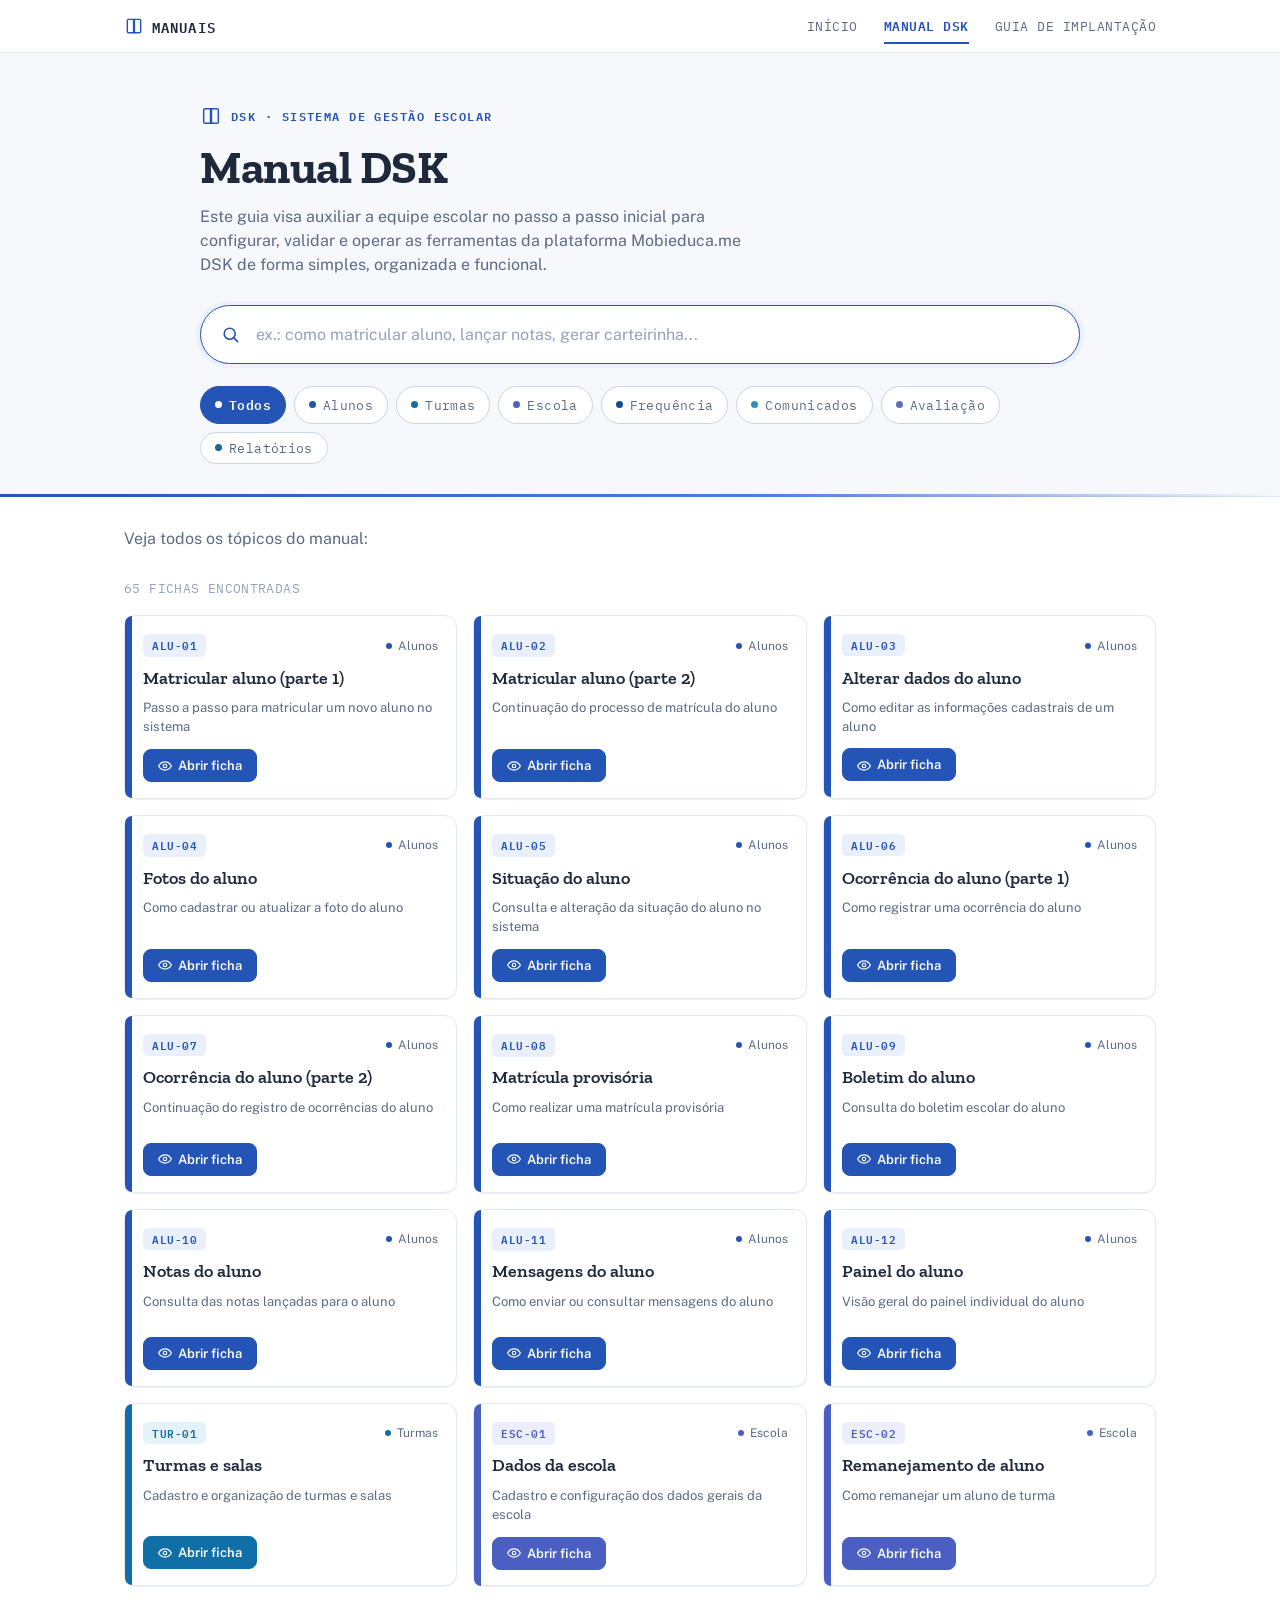
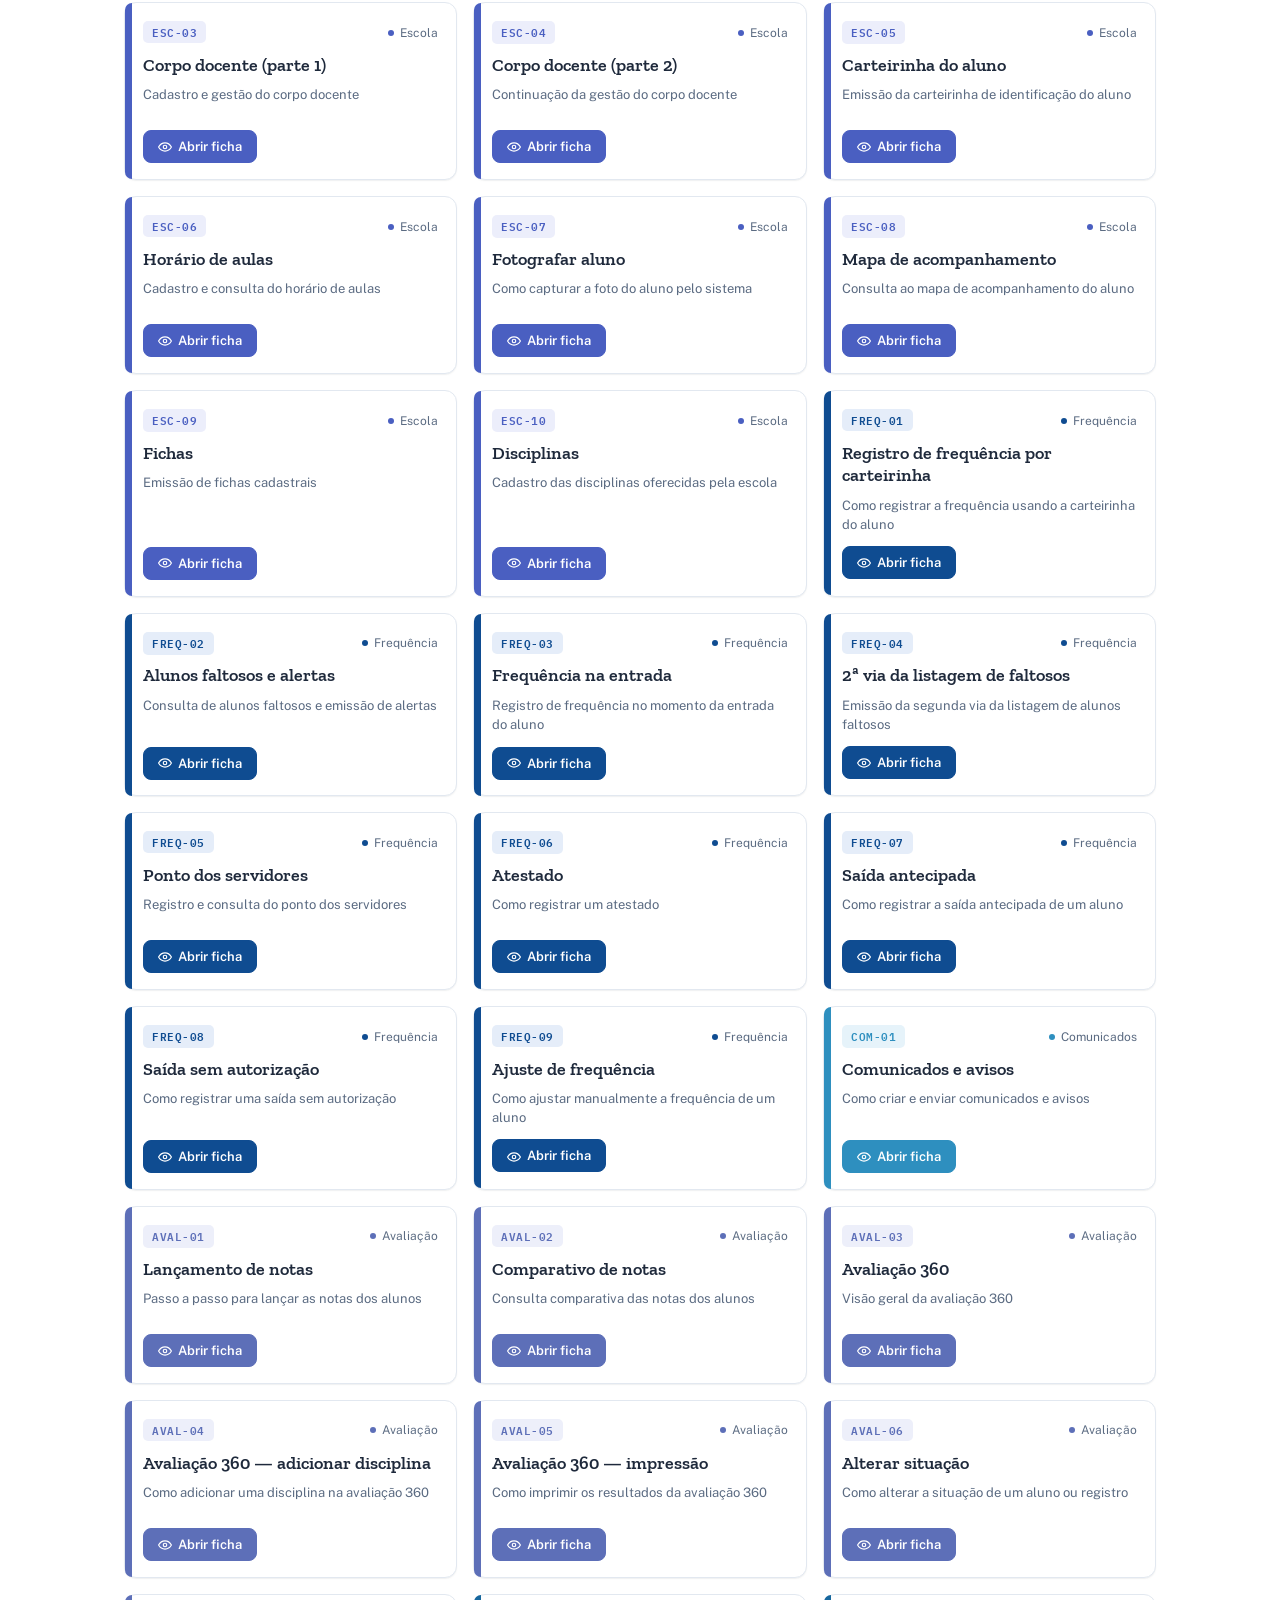
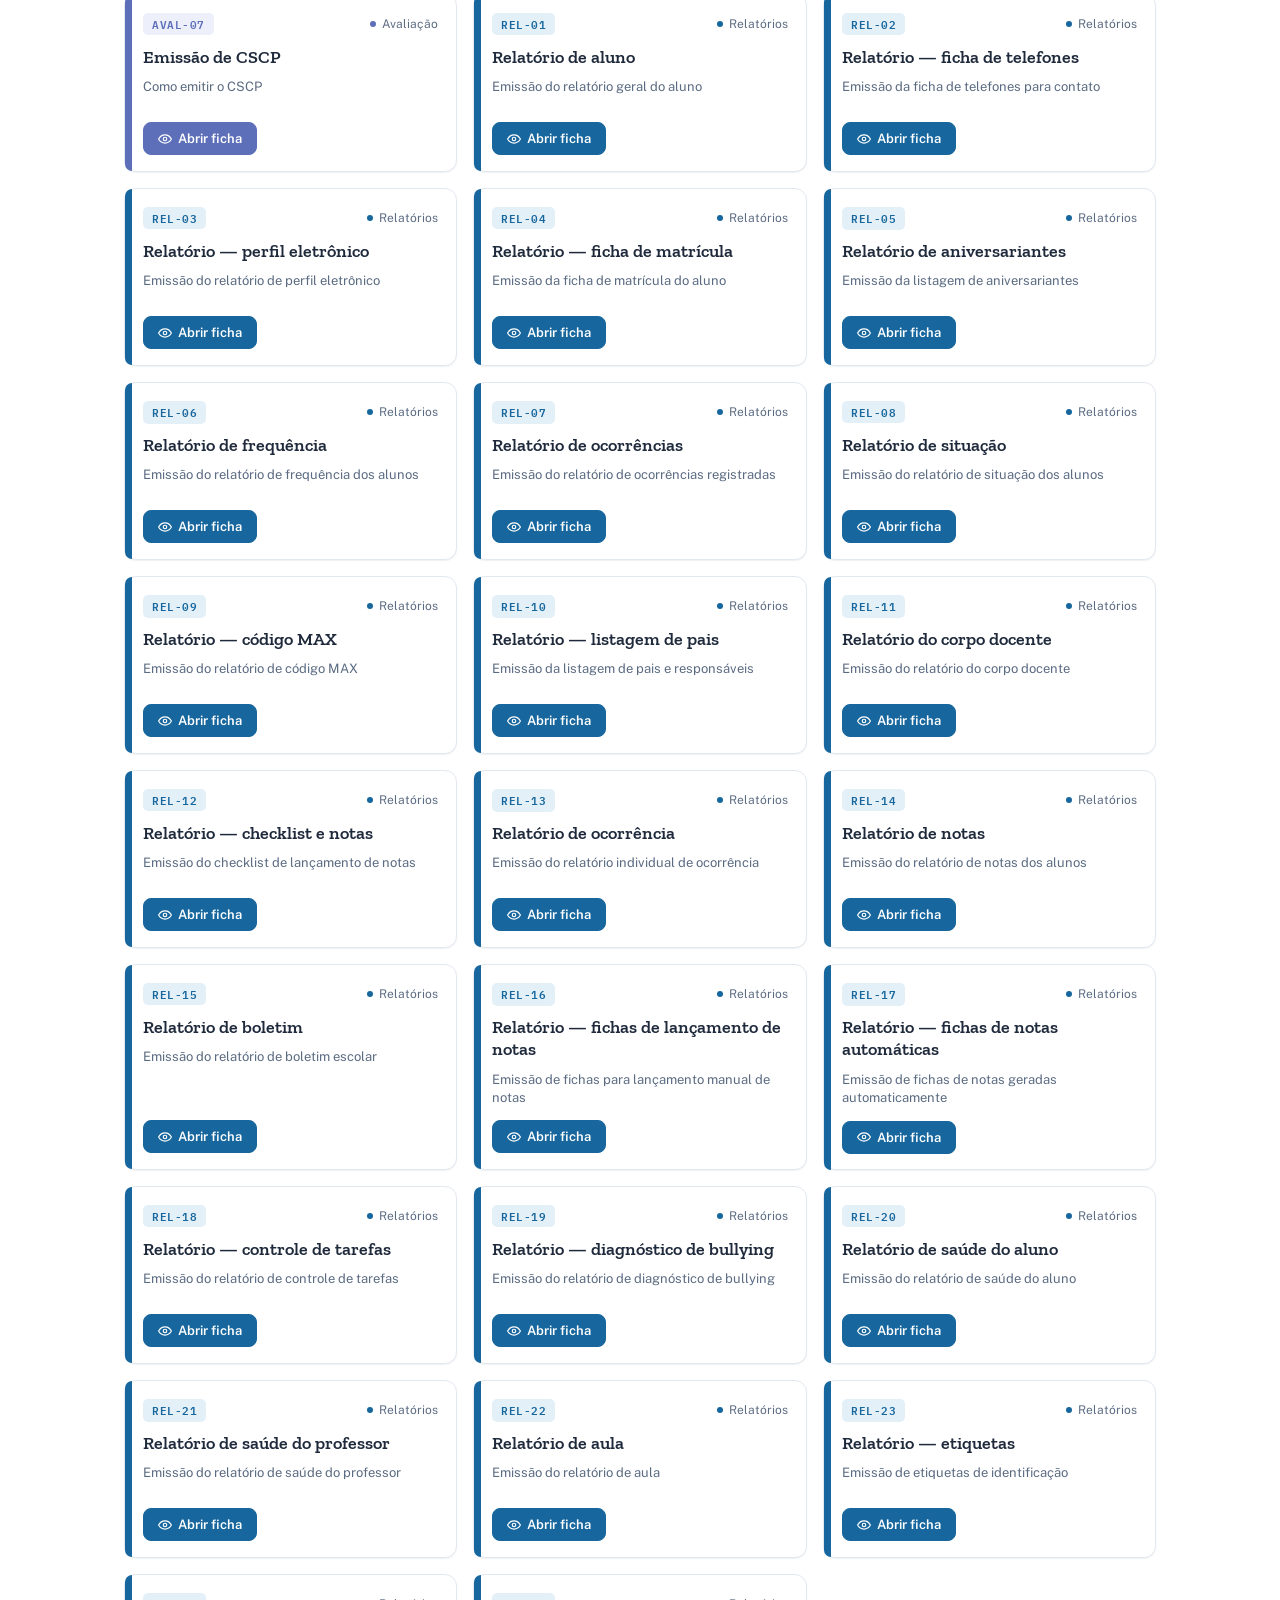
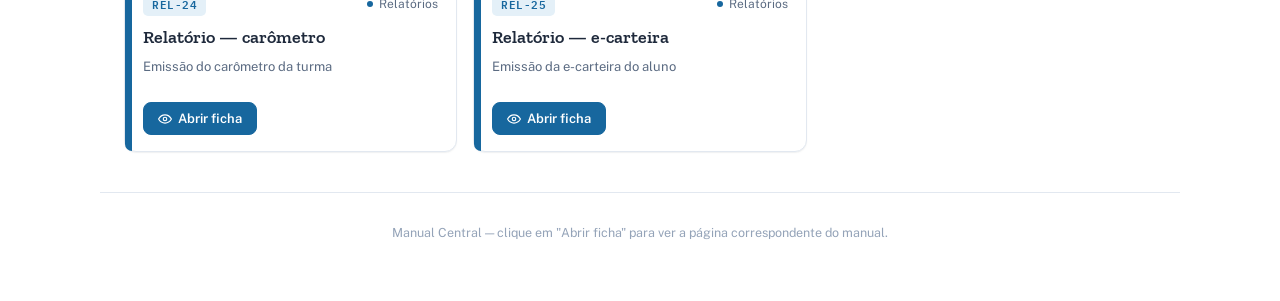
==== guia-mobieduca/mobieduca.html @ 1bd64616 "Add files via upload" ====
<!DOCTYPE html>
<html lang="pt-BR">
<head>
<meta charset="UTF-8" />
<meta name="viewport" content="width=device-width, initial-scale=1.0" />
<title>Manual DSK — Busca de Dúvidas</title>
<meta name="description" content="Manual interativo do sistema DSK. Pesquise sua dúvida e encontre a página correspondente." />

<link rel="preconnect" href="https://fonts.googleapis.com">
<link rel="preconnect" href="https://fonts.gstatic.com" crossorigin>
<link href="https://fonts.googleapis.com/css2?family=Zilla+Slab:wght@500;600;700&family=Public+Sans:wght@400;500;600;700&family=IBM+Plex+Mono:wght@500;600&display=swap" rel="stylesheet">

<link rel="stylesheet" href="../assets/style.css" />
</head>
<body>

<nav class="site-nav">
  <div class="site-nav-inner">
    <a href="../index.html" class="site-nav-brand">
      <svg viewBox="0 0 24 24" aria-hidden="true">
        <path d="M4 5.5C4 4.67 4.67 4 5.5 4H11.5V20H5.5C4.67 20 4 19.33 4 18.5V5.5Z"></path>
        <path d="M20 5.5C20 4.67 19.33 4 18.5 4H12.5V20H18.5C19.33 20 20 19.33 20 18.5V5.5Z"></path>
        <path d="M12 4V20"></path>
      </svg>
      MANUAIS
    </a>

    <button type="button" class="nav-toggle" id="navToggle" aria-label="Abrir menu" aria-expanded="false">
      <svg viewBox="0 0 24 24" aria-hidden="true">
        <line x1="3" y1="6" x2="21" y2="6"></line>
        <line x1="3" y1="12" x2="21" y2="12"></line>
        <line x1="3" y1="18" x2="21" y2="18"></line>
      </svg>
    </button>

    <ul class="site-nav-links" id="siteNavLinks">
      <!-- Ajuste o texto e o "href" de cada item para apontar para a página correspondente -->
      <li><a href="../index.html">Início</a></li>
      <li><a href="../guia-mobieduca/mobieduca.html" class="active">Manual DSK</a></li>
      <li><a href="../guia-implantacao/implantacao.html">Guia de Implantação</a></li>
    </ul>
  </div>
</nav>

<header class="cover">
  <div class="cover-inner">
    <div class="brand">
      <svg class="brand-icon" viewBox="0 0 24 24" aria-hidden="true">
        <path d="M4 5.5C4 4.67 4.67 4 5.5 4H11.5V20H5.5C4.67 20 4 19.33 4 18.5V5.5Z"></path>
        <path d="M20 5.5C20 4.67 19.33 4 18.5 4H12.5V20H18.5C19.33 20 20 19.33 20 18.5V5.5Z"></path>
        <path d="M12 4V20"></path>
      </svg>
      <span class="eyebrow">DSK &middot; Sistema de Gestão Escolar</span>
    </div>
    <h1>Manual DSK</h1>
    <p class="lede">Este guia visa auxiliar a equipe escolar no passo a passo inicial para configurar, validar e operar as ferramentas da plataforma Mobieduca.me DSK de forma simples, organizada e funcional.</p>

    <div class="search-box">
      <svg class="search-icon" viewBox="0 0 24 24" aria-hidden="true">
        <circle cx="11" cy="11" r="7"></circle>
        <line x1="21" y1="21" x2="16.65" y2="16.65"></line>
      </svg>
      <input
        id="search"
        type="text"
        placeholder="ex.: como matricular aluno, lançar notas, gerar carteirinha..."
        autocomplete="off"
        spellcheck="false"
      />
      <button type="button" id="clearBtn" class="clear-btn" hidden aria-label="Limpar busca">&times;</button>
    </div>

    <nav class="tabs" id="tabs" aria-label="Filtrar por seção"></nav>
  </div>
</header>

<main>
        <p class="lede">Veja todos os tópicos do manual:</p>

  <div class="status-bar">
    <span id="resultCount"></span>
  </div>

  <section class="card-grid" id="grid" aria-live="polite"></section>

  <div class="empty-state" id="emptyState" hidden>
    <div class="empty-mark">?</div>
    <h2>Nenhuma ficha encontrada</h2>
    <p>Não encontramos nada para <strong id="emptyQuery"></strong>.</p>
    <p class="empty-hint">Tente um termo mais simples, como "notas", "matrícula", "ponto" ou "avaliação".</p>
  </div>
</main>

<footer>
  <p>Manual Central &mdash; clique em "Abrir ficha" para ver a página correspondente do manual.</p>
</footer>

<div class="modal-overlay" id="modalOverlay" hidden>
  <div class="modal" role="dialog" aria-modal="true" aria-labelledby="modalTitle">
    <button class="modal-close" id="modalClose" aria-label="Fechar">&times;</button>
    <button class="modal-nav prev" id="modalPrev" aria-label="Ficha anterior">&#8249;</button>
    <button class="modal-nav next" id="modalNext" aria-label="Próxima ficha">&#8250;</button>

    <div class="modal-body">
      <aside class="modal-notes" id="modalNotes" hidden>
        <h3 class="modal-notes-title">Observações</h3>
        <div class="modal-notes-text" id="modalNotesText"></div>
      </aside>

      <div class="modal-main">
        <div class="modal-frame" id="modalFrame">
          <div class="zoom-viewport" id="zoomViewport">
            <img id="modalImg" src="" alt="" draggable="false" />
          </div>

          <div class="modal-fallback" id="modalFallback" hidden>
            <div class="fallback-code" id="fallbackCode"></div>
            <p>Imagem indisponível</p>
            <p class="fallback-filename" id="fallbackFilename"></p>
          </div>

          <div class="zoom-toolbar" id="zoomToolbar">
            <button type="button" class="zoom-btn" id="zoomOutBtn" aria-label="Diminuir zoom">
              <svg viewBox="0 0 24 24" aria-hidden="true"><line x1="5" y1="12" x2="19" y2="12"></line></svg>
            </button>
            <span class="zoom-level" id="zoomLevel">100%</span>
            <button type="button" class="zoom-btn" id="zoomInBtn" aria-label="Aumentar zoom">
              <svg viewBox="0 0 24 24" aria-hidden="true"><line x1="12" y1="5" x2="12" y2="19"></line><line x1="5" y1="12" x2="19" y2="12"></line></svg>
            </button>
            <span class="zoom-divider"></span>
            <button type="button" class="zoom-btn" id="zoomResetBtn" aria-label="Restaurar zoom">
              <svg viewBox="0 0 24 24" aria-hidden="true">
                <path d="M4 9V4h5"></path>
                <path d="M20 15v5h-5"></path>
                <path d="M4 4l6 6"></path>
                <path d="M20 20l-6-6"></path>
              </svg>
            </button>
          </div>
        </div>

        <div class="modal-caption">
          <span class="modal-tag" id="modalTag"></span>
          <h2 id="modalTitle"></h2>
          <a href="#" id="modalOpenDrive" class="card-btn primary modal-external-link" target="_blank" rel="noopener noreferrer">
            <svg viewBox="0 0 24 24" aria-hidden="true">
              <path d="M18 13v6a2 2 0 0 1-2 2H5a2 2 0 0 1-2-2V8a2 2 0 0 1 2-2h6"></path>
              <polyline points="15 3 21 3 21 9"></polyline>
              <line x1="10" y1="14" x2="21" y2="3"></line>
            </svg>
            Abrir arquivo completo no Drive
          </a>
        </div>
      </div>
    </div>
  </div>
</div>

<div class="modal-overlay" id="videoModalOverlay" hidden>
  <div class="modal video-modal" role="dialog" aria-modal="true" aria-labelledby="videoModalTitle">
    <button class="modal-close" id="videoModalClose" aria-label="Fechar">&times;</button>

    <div class="modal-body">
      <aside class="modal-notes" id="videoModalNotes" hidden>
        <h3 class="modal-notes-title">Observações</h3>
        <div class="modal-notes-text" id="videoModalNotesText"></div>
      </aside>

      <div class="modal-main">
        <div class="video-frame">
          <iframe
            id="videoIframe"
            src=""
            title="Vídeo do manual"
            frameborder="0"
            allow="accelerometer; autoplay; clipboard-write; encrypted-media; gyroscope; picture-in-picture"
            allowfullscreen
          ></iframe>
        </div>

        <div class="modal-caption">
          <span class="modal-tag" id="videoModalTag"></span>
          <h2 id="videoModalTitle"></h2>
          <a href="#" id="videoOpenYoutube" class="card-btn primary modal-external-link" target="_blank" rel="noopener noreferrer">
            <svg viewBox="0 0 24 24" aria-hidden="true">
              <path d="M18 13v6a2 2 0 0 1-2 2H5a2 2 0 0 1-2-2V8a2 2 0 0 1 2-2h6"></path>
              <polyline points="15 3 21 3 21 9"></polyline>
              <line x1="10" y1="14" x2="21" y2="3"></line>
            </svg>
            Abrir no YouTube
          </a>
        </div>
      </div>
    </div>
  </div>
</div>

<script src="mobieduca-dados.js"></script>
<script src="../assets/manual-engine.js"></script>
</body>
</html>
---- assets/style.css ----
/* ============================================================
   MANUAL CENTRAL — identidade clara: fundo branco, detalhes em
   azul, tipografia de manual/documento técnico.
   ============================================================ */

:root {
  --white: #FFFFFF;
  --surface: #F6F8FC;
  --ink: #1E293B;
  --ink-soft: #5B6B82;
  --ink-faint: #94A3B8;
  --line: #E2E8F0;
  --line-strong: #CBD5E1;

  --blue: #2454B5;
  --blue-dark: #16357E;
  --blue-light: #4C7FDD;
  --blue-soft: #EAF0FC;
  --blue-soft-2: #DCE6FA;

  --c-geral:        #2454B5;
  --c-geral-soft:    #E9F0FC;
  --c-avaliacao:     #0F6FA6;
  --c-avaliacao-soft:#E4F2FA;
  --c-funcionarios:  #4A5FC1;
  --c-funcionarios-soft:#ECEEFB;
  --c-alunos:        #0F4C91;
  --c-alunos-soft:   #E5EDF9;
  --c-turmas:        #2E8FBF;
  --c-turmas-soft:   #E6F3FA;
  --c-relatorios:    #5D6FB8;
  --c-relatorios-soft:#EDEFFA;
  --c-notas:         #17679E;
  --c-notas-soft:    #E4F0F8;

  --radius-card: 12px;
  --shadow-card: 0 1px 2px rgba(30,41,59,0.04), 0 1px 0 rgba(30,41,59,0.03);
  --shadow-card-hover: 0 12px 28px -14px rgba(36,84,181,0.35);

  --font-display: "Zilla Slab", Georgia, serif;
  --font-body: "Public Sans", -apple-system, BlinkMacSystemFont, sans-serif;
  --font-mono: "IBM Plex Mono", ui-monospace, monospace;
}

@media (prefers-reduced-motion: reduce) {
  * { animation-duration: 0.001ms !important; transition-duration: 0.001ms !important; }
}

* { box-sizing: border-box; }

html { scroll-behavior: smooth; }

body {
  margin: 0;
  background: var(--white);
  color: var(--ink);
  font-family: var(--font-body);
  line-height: 1.5;
  min-height: 100vh;
}

.sr-only {
  position: absolute; width: 1px; height: 1px;
  padding: 0; margin: -1px; overflow: hidden;
  clip: rect(0,0,0,0); white-space: nowrap; border: 0;
}

/* ---------------- Menu de navegação ---------------- */

.site-nav {
  position: sticky;
  top: 0;
  z-index: 60;
  background: var(--white);
  border-bottom: 1px solid var(--line);
}

.site-nav-inner {
  max-width: 1080px;
  margin: 0 auto;
  padding: 14px 24px;
  display: flex;
  align-items: center;
  justify-content: space-between;
  gap: 16px;
}

.site-nav-brand {
  display: flex;
  align-items: center;
  gap: 8px;
  text-decoration: none;
  font-family: var(--font-mono);
  font-weight: 600;
  font-size: 14px;
  letter-spacing: 0.08em;
  color: var(--ink);
}

.site-nav-brand svg {
  width: 20px; height: 20px;
  fill: none;
  stroke: var(--blue);
  stroke-width: 1.7;
  stroke-linejoin: round;
  stroke-linecap: round;
}

.site-nav-links {
  list-style: none;
  display: flex;
  align-items: center;
  gap: 26px;
  margin: 0;
  padding: 0;
}

.site-nav-links a {
  position: relative;
  text-decoration: none;
  font-family: var(--font-mono);
  font-size: 12.5px;
  letter-spacing: 0.04em;
  text-transform: uppercase;
  color: var(--ink-soft);
  padding: 6px 0;
  transition: color 0.15s ease;
}

.site-nav-links a::after {
  content: "";
  position: absolute;
  left: 0; right: 0; bottom: -1px;
  height: 2px;
  background: var(--blue);
  transform: scaleX(0);
  transition: transform 0.15s ease;
}

.site-nav-links a:hover {
  color: var(--blue);
}

.site-nav-links a:hover::after {
  transform: scaleX(1);
}

.site-nav-links a.active {
  color: var(--blue);
  font-weight: 600;
}

.site-nav-links a.active::after {
  transform: scaleX(1);
}

.nav-toggle {
  display: none;
  border: 1.5px solid var(--line-strong);
  background: var(--white);
  border-radius: 8px;
  width: 38px; height: 38px;
  align-items: center;
  justify-content: center;
  cursor: pointer;
}

.nav-toggle svg {
  width: 18px; height: 18px;
  fill: none;
  stroke: var(--ink);
  stroke-width: 2;
  stroke-linecap: round;
}

@media (max-width: 720px) {
  .nav-toggle {
    display: flex;
  }

  .site-nav-links {
    position: absolute;
    top: 100%;
    left: 0;
    right: 0;
    flex-direction: column;
    align-items: flex-start;
    gap: 2px;
    background: var(--white);
    border-bottom: 1px solid var(--line);
    padding: 8px 24px 14px;
    box-shadow: 0 12px 24px -16px rgba(15,23,42,0.25);
    display: none;
  }

  .site-nav-links.open {
    display: flex;
  }

  .site-nav-links a {
    width: 100%;
    padding: 10px 0;
  }

  .site-nav-links a::after {
    display: none;
  }
}

/* ---------------- Cover / Header ---------------- */

.cover {
  background: var(--surface);
  padding: 52px 24px 32px;
  border-bottom: 1px solid var(--line);
  position: relative;
}

.cover::after {
  content: "";
  position: absolute;
  left: 0; right: 0; bottom: -1px;
  height: 3px;
  background: linear-gradient(90deg, var(--blue) 0%, var(--blue-light) 60%, transparent 100%);
}

.cover-inner {
  max-width: 880px;
  margin: 0 auto;
}

.brand {
  display: flex;
  align-items: center;
  gap: 9px;
  margin-bottom: 16px;
}

.brand-icon {
  width: 22px; height: 22px;
  flex-shrink: 0;
  fill: none;
  stroke: var(--blue);
  stroke-width: 1.6;
  stroke-linejoin: round;
  stroke-linecap: round;
}

.eyebrow {
  font-family: var(--font-mono);
  font-size: 12px;
  letter-spacing: 0.12em;
  text-transform: uppercase;
  color: var(--blue);
  font-weight: 600;
}

.cover h1 {
  font-family: var(--font-display);
  font-weight: 700;
  font-size: clamp(32px, 4.6vw, 46px);
  line-height: 1.08;
  margin: 0 0 12px;
  letter-spacing: -0.01em;
  color: var(--ink);
}

.lede {
  font-size: 16px;
  color: var(--ink-soft);
  max-width: 560px;
  margin: 0 0 28px;
}

.search-box {
  position: relative;
  display: flex;
  align-items: center;
  background: var(--white);
  border: 1.5px solid var(--line-strong);
  border-radius: 999px;
  padding: 6px 8px 6px 20px;
  box-shadow: var(--shadow-card);
  transition: border-color 0.15s ease, box-shadow 0.15s ease;
}

.search-box:focus-within {
  border-color: var(--blue);
  box-shadow: 0 0 0 4px var(--blue-soft);
}

.search-icon {
  width: 19px; height: 19px;
  flex-shrink: 0;
  fill: none;
  stroke: var(--ink-faint);
  stroke-width: 2;
  stroke-linecap: round;
  margin-right: 10px;
}

.search-box:focus-within .search-icon { stroke: var(--blue); }

.search-box input {
  flex: 1;
  border: none;
  background: transparent;
  outline: none;
  font-family: var(--font-body);
  font-size: 16px;
  color: var(--ink);
  padding: 13px 6px;
}

.search-box input::placeholder { color: var(--ink-faint); }

.clear-btn {
  border: none;
  background: var(--surface);
  color: var(--ink-soft);
  width: 30px; height: 30px;
  border-radius: 50%;
  font-size: 18px;
  line-height: 1;
  cursor: pointer;
  flex-shrink: 0;
  transition: background 0.15s ease, color 0.15s ease;
}
.clear-btn:hover { background: var(--blue); color: #fff; }

/* ---- tabs / category chips ---- */

.tabs {
  display: flex;
  flex-wrap: wrap;
  gap: 8px;
  margin-top: 22px;
}

.tab {
  font-family: var(--font-mono);
  font-size: 12.5px;
  letter-spacing: 0.03em;
  border: 1.5px solid var(--line-strong);
  background: var(--white);
  color: var(--ink-soft);
  padding: 7px 14px;
  border-radius: 999px;
  cursor: pointer;
  transition: transform 0.12s ease, background 0.15s ease, border-color 0.15s ease, color 0.15s ease;
  display: inline-flex;
  align-items: center;
  gap: 7px;
}

.tab .dot {
  width: 7px; height: 7px;
  border-radius: 50%;
  background: currentColor;
}

.tab:hover { transform: translateY(-1px); border-color: var(--blue-light); color: var(--blue); }

.tab.active {
  background: var(--blue);
  color: var(--white);
  border-color: var(--blue);
  font-weight: 600;
}

/* ---------------- Main / status ---------------- */

main {
  max-width: 1080px;
  margin: 0 auto;
  padding: 30px 24px 10px;
}

.status-bar {
  font-family: var(--font-mono);
  font-size: 12.5px;
  color: var(--ink-faint);
  letter-spacing: 0.03em;
  text-transform: uppercase;
  margin-bottom: 18px;
  min-height: 16px;
}

/* ---------------- Card grid (ficha do manual) ---------------- */

.card-grid {
  display: grid;
  grid-template-columns: repeat(auto-fill, minmax(250px, 1fr));
  gap: 16px;
  padding-bottom: 30px;
}

.card {
  --cat-color: var(--c-geral);
  --cat-soft: var(--c-geral-soft);
  position: relative;
  background: var(--white);
  border-radius: var(--radius-card);
  border: 1px solid var(--line);
  box-shadow: var(--shadow-card);
  padding: 18px 18px 16px;
  display: flex;
  flex-direction: column;
  gap: 10px;
  min-height: 178px;
  opacity: 0;
  transform: translateY(8px);
  animation: card-in 0.4s ease forwards;
  transition: box-shadow 0.18s ease, transform 0.18s ease, border-color 0.18s ease;
  color: inherit;
  text-decoration: none;
}

.card:nth-child(n) { animation-delay: calc(var(--i, 0) * 18ms); }

@keyframes card-in {
  to { opacity: 1; transform: translateY(0); }
}

.card::before {
  content: "";
  position: absolute;
  left: 0; top: 0; bottom: 0;
  width: 7px;
  border-radius: var(--radius-card) 0 0 var(--radius-card);
  background: var(--cat-color);
}

.card:hover {
  transform: translateY(-2px);
  box-shadow: var(--shadow-card-hover);
  border-color: var(--cat-color);
}

.card-top {
  display: flex;
  align-items: center;
  justify-content: space-between;
  gap: 8px;
}

.card-code {
  font-family: var(--font-mono);
  font-size: 11px;
  font-weight: 600;
  letter-spacing: 0.05em;
  color: var(--cat-color);
  background: var(--cat-soft);
  padding: 3px 9px;
  border-radius: 5px;
  white-space: nowrap;
}

.card-section {
  font-size: 12px;
  color: var(--ink-soft);
  display: flex;
  align-items: center;
  gap: 6px;
  white-space: nowrap;
}

.card-section .dot {
  width: 6px; height: 6px;
  border-radius: 50%;
  background: var(--cat-color);
  flex-shrink: 0;
}

.card-title {
  font-family: var(--font-display);
  font-weight: 600;
  font-size: 18px;
  line-height: 1.25;
  margin: 0;
  color: var(--ink);
  word-break: break-word;
  overflow-wrap: anywhere;
}

.card-subtitle {
  font-size: 13px;
  line-height: 1.45;
  color: var(--ink-soft);
  margin: 0;
  flex: 1;
  word-break: break-word;
  overflow-wrap: anywhere;
}

.card-actions {
  display: flex;
  flex-wrap: wrap;
  gap: 8px;
  margin-top: auto;
  padding-top: 2px;
}

.card-btn {
  font-family: var(--font-body);
  font-size: 13px;
  font-weight: 600;
  border: 1.5px solid var(--cat-color);
  background: var(--white);
  color: var(--cat-color);
  padding: 8px 14px;
  border-radius: 8px;
  cursor: pointer;
  display: inline-flex;
  align-items: center;
  gap: 6px;
  transition: background 0.15s ease, color 0.15s ease, transform 0.12s ease;
}

.card-btn svg {
  width: 14px; height: 14px;
  fill: none;
  stroke: currentColor;
  stroke-width: 2;
  stroke-linecap: round;
  stroke-linejoin: round;
}

.card-btn:hover {
  background: var(--cat-color);
  color: var(--white);
  transform: translateY(-1px);
}

.card-btn.primary {
  background: var(--cat-color);
  color: var(--white);
}
.card-btn.primary:hover {
  background: var(--cat-color);
  filter: brightness(0.9);
}

.card-btn[hidden] {
  display: none !important;
}

/* ---------------- Empty state ---------------- */

.empty-state {
  text-align: center;
  padding: 60px 20px 70px;
  color: var(--ink-soft);
}

.empty-mark {
  width: 54px; height: 54px;
  margin: 0 auto 16px;
  border-radius: 50%;
  border: 2px dashed var(--line-strong);
  display: flex; align-items: center; justify-content: center;
  font-family: var(--font-display);
  font-size: 24px;
  color: var(--blue);
}

.empty-state h2 {
  font-family: var(--font-display);
  font-size: 22px;
  color: var(--ink);
  margin: 0 0 8px;
}

.empty-hint { font-size: 13.5px; color: var(--ink-faint); }

/* ---------------- Footer ---------------- */

footer {
  max-width: 1080px;
  margin: 0 auto;
  padding: 18px 24px 46px;
  font-size: 12.5px;
  color: var(--ink-faint);
  border-top: 1px solid var(--line);
  text-align: center;
}

/* ---------------- Modal (visualizador de página) ---------------- */

.modal-overlay {
  position: fixed; inset: 0;
  background: rgba(15,23,42,0.55);
  backdrop-filter: blur(2px);
  display: flex;
  align-items: center;
  justify-content: center;
  padding: 26px;
  z-index: 100;
  animation: overlay-in 0.18s ease;
}

.modal-overlay[hidden] {
  display: none !important;
}

@keyframes overlay-in { from { opacity: 0; } to { opacity: 1; } }

.modal {
  position: relative;
  max-width: 980px;
  width: 100%;
  max-height: 90vh;
  background: var(--white);
  border-radius: 16px;
  box-shadow: 0 30px 80px -20px rgba(15,23,42,0.45);
  padding: 20px;
  display: flex;
  flex-direction: column;
  animation: modal-in 0.22s cubic-bezier(.2,.8,.3,1);
}

@keyframes modal-in {
  from { opacity: 0; transform: scale(0.96) translateY(6px); }
  to { opacity: 1; transform: scale(1) translateY(0); }
}

.modal-close {
  position: absolute;
  top: -14px; right: -14px;
  width: 38px; height: 38px;
  border-radius: 50%;
  border: none;
  background: var(--blue);
  color: #fff;
  font-size: 20px;
  cursor: pointer;
  box-shadow: 0 6px 16px -4px rgba(15,23,42,0.4);
  transition: transform 0.12s ease;
}
.modal-close:hover { transform: scale(1.08); }

.modal-nav {
  position: absolute;
  top: 50%;
  transform: translateY(-50%);
  width: 42px; height: 42px;
  border-radius: 50%;
  border: 1.5px solid var(--line-strong);
  background: var(--white);
  color: var(--ink);
  font-size: 22px;
  cursor: pointer;
  display: flex; align-items: center; justify-content: center;
  box-shadow: 0 8px 20px -8px rgba(15,23,42,0.25);
  transition: background 0.15s ease, color 0.15s ease, transform 0.12s ease;
  z-index: 2;
}
.modal-nav:hover { background: var(--blue); color: #fff; border-color: var(--blue); }
.modal-nav.prev { left: -20px; }
.modal-nav.next { right: -20px; }
.modal-nav:disabled { opacity: 0.3; cursor: default; }
.modal-nav:disabled:hover { background: var(--white); color: var(--ink); border-color: var(--line-strong); }

.modal-body {
  overflow-y: auto;
  display: flex;
  flex-direction: row;
  align-items: flex-start;
  gap: 18px;
}

.modal-notes {
  width: 240px;
  flex-shrink: 0;
  background: var(--surface);
  border: 1px solid var(--line);
  border-radius: 10px;
  padding: 16px;
  max-height: 62vh;
  overflow-y: auto;
}

.modal-notes[hidden] {
  display: none !important;
}

.modal-notes-title {
  font-family: var(--font-mono);
  font-size: 11px;
  font-weight: 600;
  letter-spacing: 0.08em;
  text-transform: uppercase;
  color: var(--blue);
  margin: 0 0 10px;
}

.modal-notes-text {
  font-size: 13.5px;
  line-height: 1.6;
  color: var(--ink-soft);
  white-space: pre-wrap;
  word-break: break-word;
  overflow-wrap: anywhere;
}

.modal-main {
  flex: 1;
  min-width: 0;
  display: flex;
  flex-direction: column;
  gap: 14px;
}

.modal-frame {
  position: relative;
  background: var(--surface);
  border: 1px solid var(--line);
  border-radius: 10px;
  min-height: 240px;
  display: flex;
  align-items: center;
  justify-content: center;
  overflow: hidden;
}

.zoom-viewport {
  width: 100%;
  height: 100%;
  min-height: 240px;
  max-height: 62vh;
  display: flex;
  align-items: center;
  justify-content: center;
  overflow: hidden;
  touch-action: none;
  cursor: zoom-in;
}

.zoom-viewport[hidden],
.zoom-toolbar[hidden] {
  display: none !important;
}

.zoom-viewport.zoomed { cursor: grab; }
.zoom-viewport.dragging { cursor: grabbing; }

.zoom-viewport img {
  max-width: 100%;
  max-height: 62vh;
  display: block;
  object-fit: contain;
  user-select: none;
  -webkit-user-drag: none;
  will-change: transform;
}

.modal-fallback {
  padding: 46px 24px;
  text-align: center;
  color: var(--ink-soft);
}

.fallback-code {
  font-family: var(--font-mono);
  font-size: 13px;
  font-weight: 600;
  color: var(--cat-color, var(--blue));
  background: var(--cat-soft, var(--blue-soft));
  display: inline-block;
  padding: 4px 12px;
  border-radius: 6px;
  margin-bottom: 14px;
}

.fallback-filename {
  font-family: var(--font-mono);
  font-size: 12px;
  color: var(--ink-faint);
  word-break: break-word;
  max-width: 420px;
  margin-left: auto;
  margin-right: auto;
}

/* ---- toolbar de zoom ---- */

.zoom-toolbar {
  position: absolute;
  bottom: 14px;
  right: 14px;
  display: flex;
  align-items: center;
  gap: 2px;
  background: var(--white);
  border: 1px solid var(--line);
  border-radius: 999px;
  padding: 4px;
  box-shadow: 0 8px 20px -8px rgba(15,23,42,0.3);
}

.zoom-btn {
  width: 32px; height: 32px;
  border-radius: 50%;
  border: none;
  background: transparent;
  color: var(--blue);
  cursor: pointer;
  display: flex;
  align-items: center;
  justify-content: center;
  transition: background 0.15s ease;
}

.zoom-btn svg {
  width: 16px; height: 16px;
  fill: none;
  stroke: currentColor;
  stroke-width: 2;
  stroke-linecap: round;
}

.zoom-btn:hover { background: var(--blue-soft); }
.zoom-btn:disabled { color: var(--ink-faint); cursor: default; }
.zoom-btn:disabled:hover { background: transparent; }

.zoom-level {
  font-family: var(--font-mono);
  font-size: 11.5px;
  color: var(--ink-soft);
  min-width: 40px;
  text-align: center;
  user-select: none;
}

.zoom-divider {
  width: 1px;
  height: 18px;
  background: var(--line);
  margin: 0 2px;
}

.modal-caption {
  display: flex;
  flex-direction: column;
  gap: 6px;
  padding: 0 4px;
}

.modal-tag {
  align-self: flex-start;
  font-family: var(--font-mono);
  font-size: 11.5px;
  font-weight: 600;
  letter-spacing: 0.04em;
  color: var(--cat-color, var(--blue));
  background: var(--cat-soft, var(--blue-soft));
  padding: 3px 10px;
  border-radius: 5px;
}

.modal-caption h2 {
  font-family: var(--font-display);
  font-weight: 600;
  font-size: 21px;
  margin: 0;
  color: var(--ink);
}

/* ---------------- Modal de vídeo (YouTube) ---------------- */

.video-modal {
  max-width: 1040px;
}

.video-frame {
  position: relative;
  width: 100%;
  aspect-ratio: 16 / 9;
  background: #0B0F19;
  border-radius: 10px;
  overflow: hidden;
}

.video-frame iframe {
  position: absolute;
  inset: 0;
  width: 100%;
  height: 100%;
  border: 0;
}

.modal-external-link {
  --cat-color: var(--blue);
  --cat-soft: var(--blue-soft);
  align-self: flex-start;
  text-decoration: none;
  margin-top: 4px;
}

/* ---------------- Responsive ---------------- */

@media (max-width: 720px) {
  .modal-body {
    flex-direction: column;
  }
  .modal-notes {
    width: 100%;
    max-height: 160px;
    order: 2;
  }
  .modal-main {
    order: 1;
  }
}

@media (max-width: 640px) {
  .cover { padding: 40px 18px 26px; }
  .modal { padding: 16px; }
  .modal-nav { width: 38px; height: 38px; font-size: 19px; }
  .modal-nav.prev { left: 4px; }
  .modal-nav.next { right: 4px; }
  .modal-close { top: 8px; right: 8px; }
  .zoom-toolbar { bottom: 8px; right: 8px; }
}
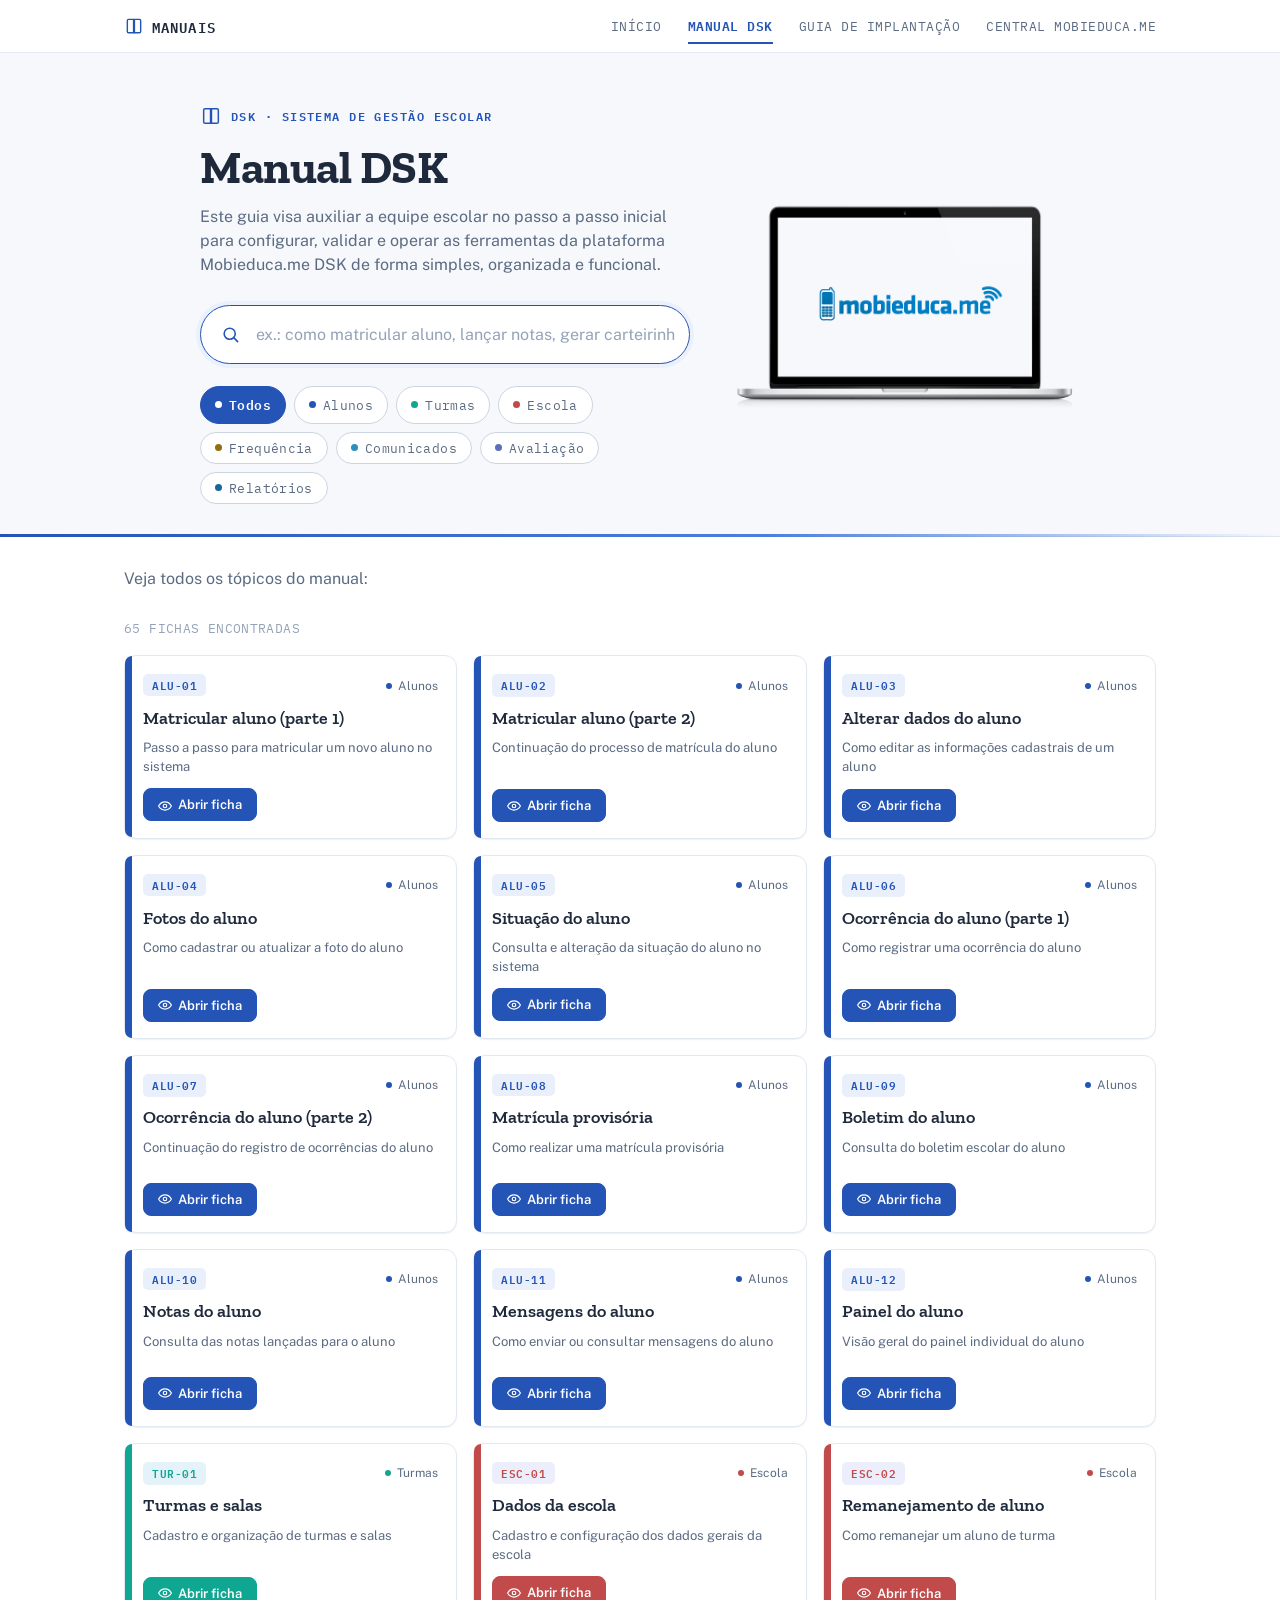
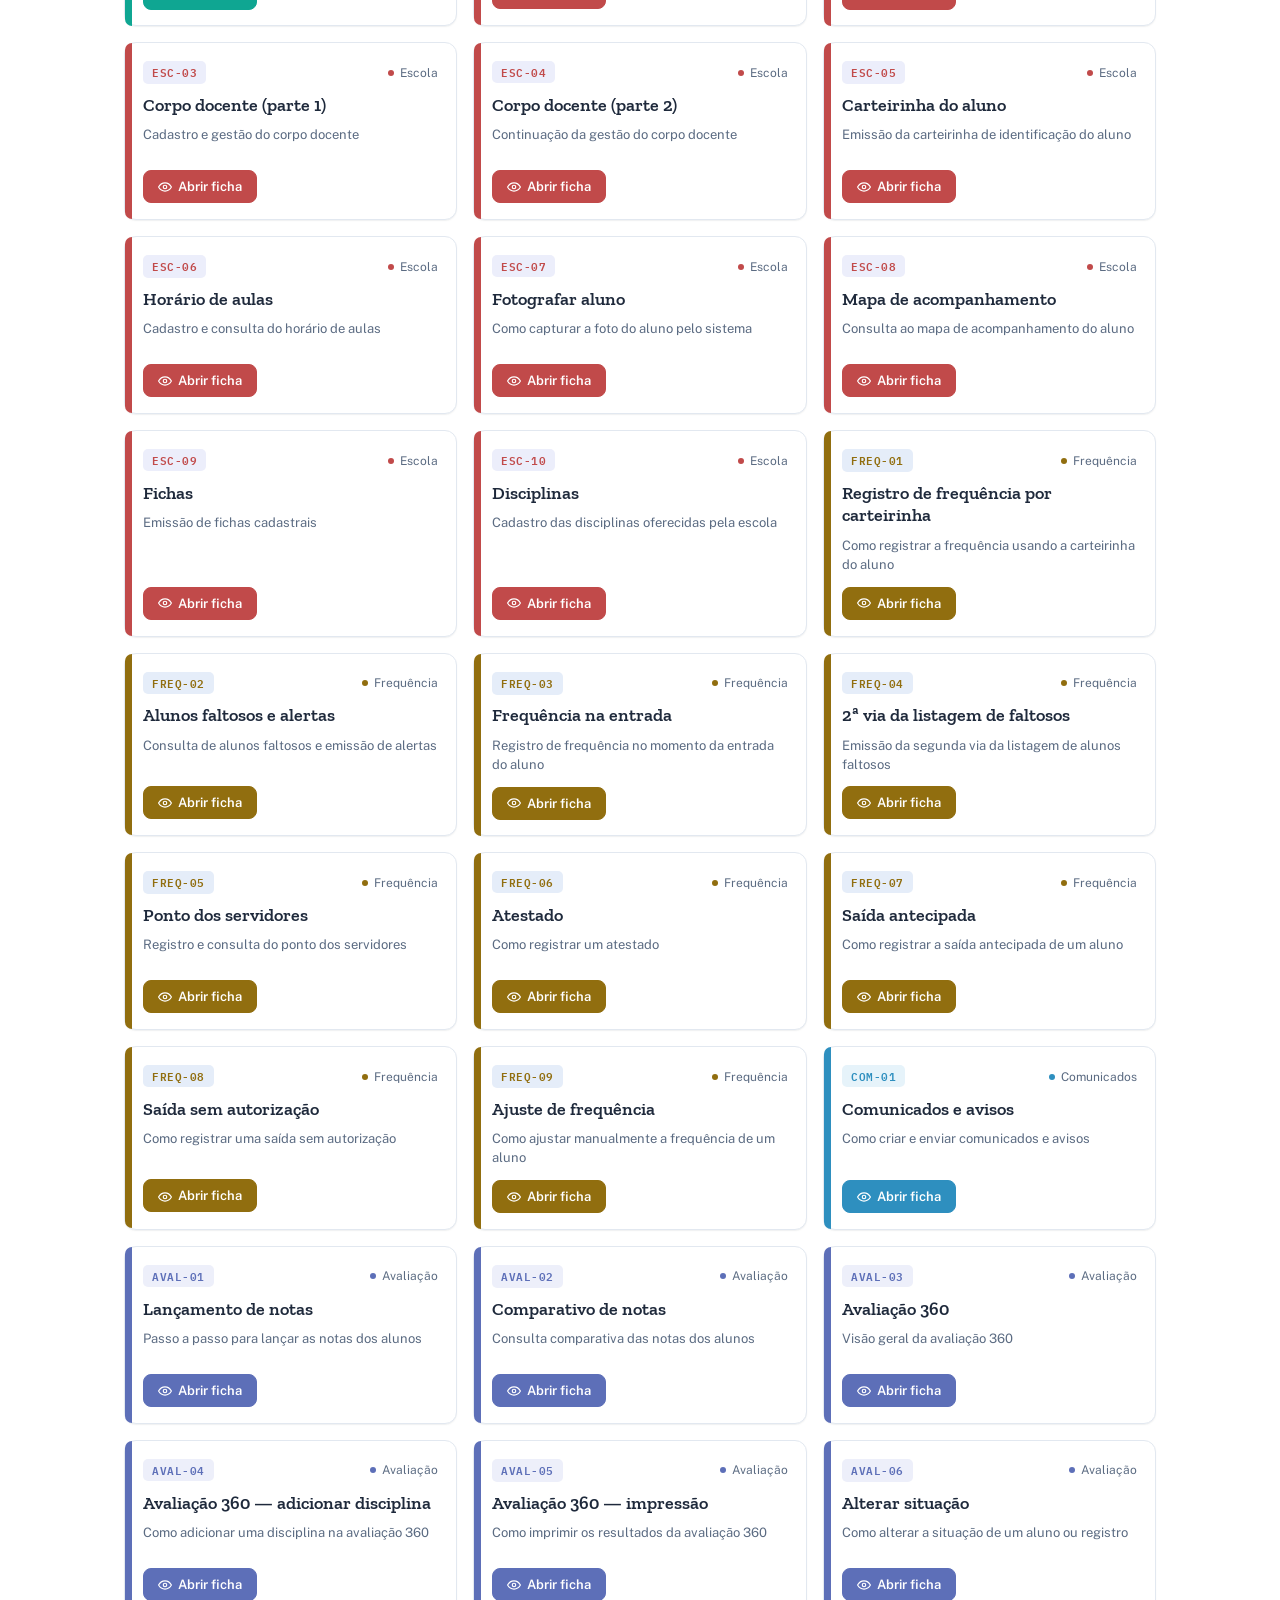
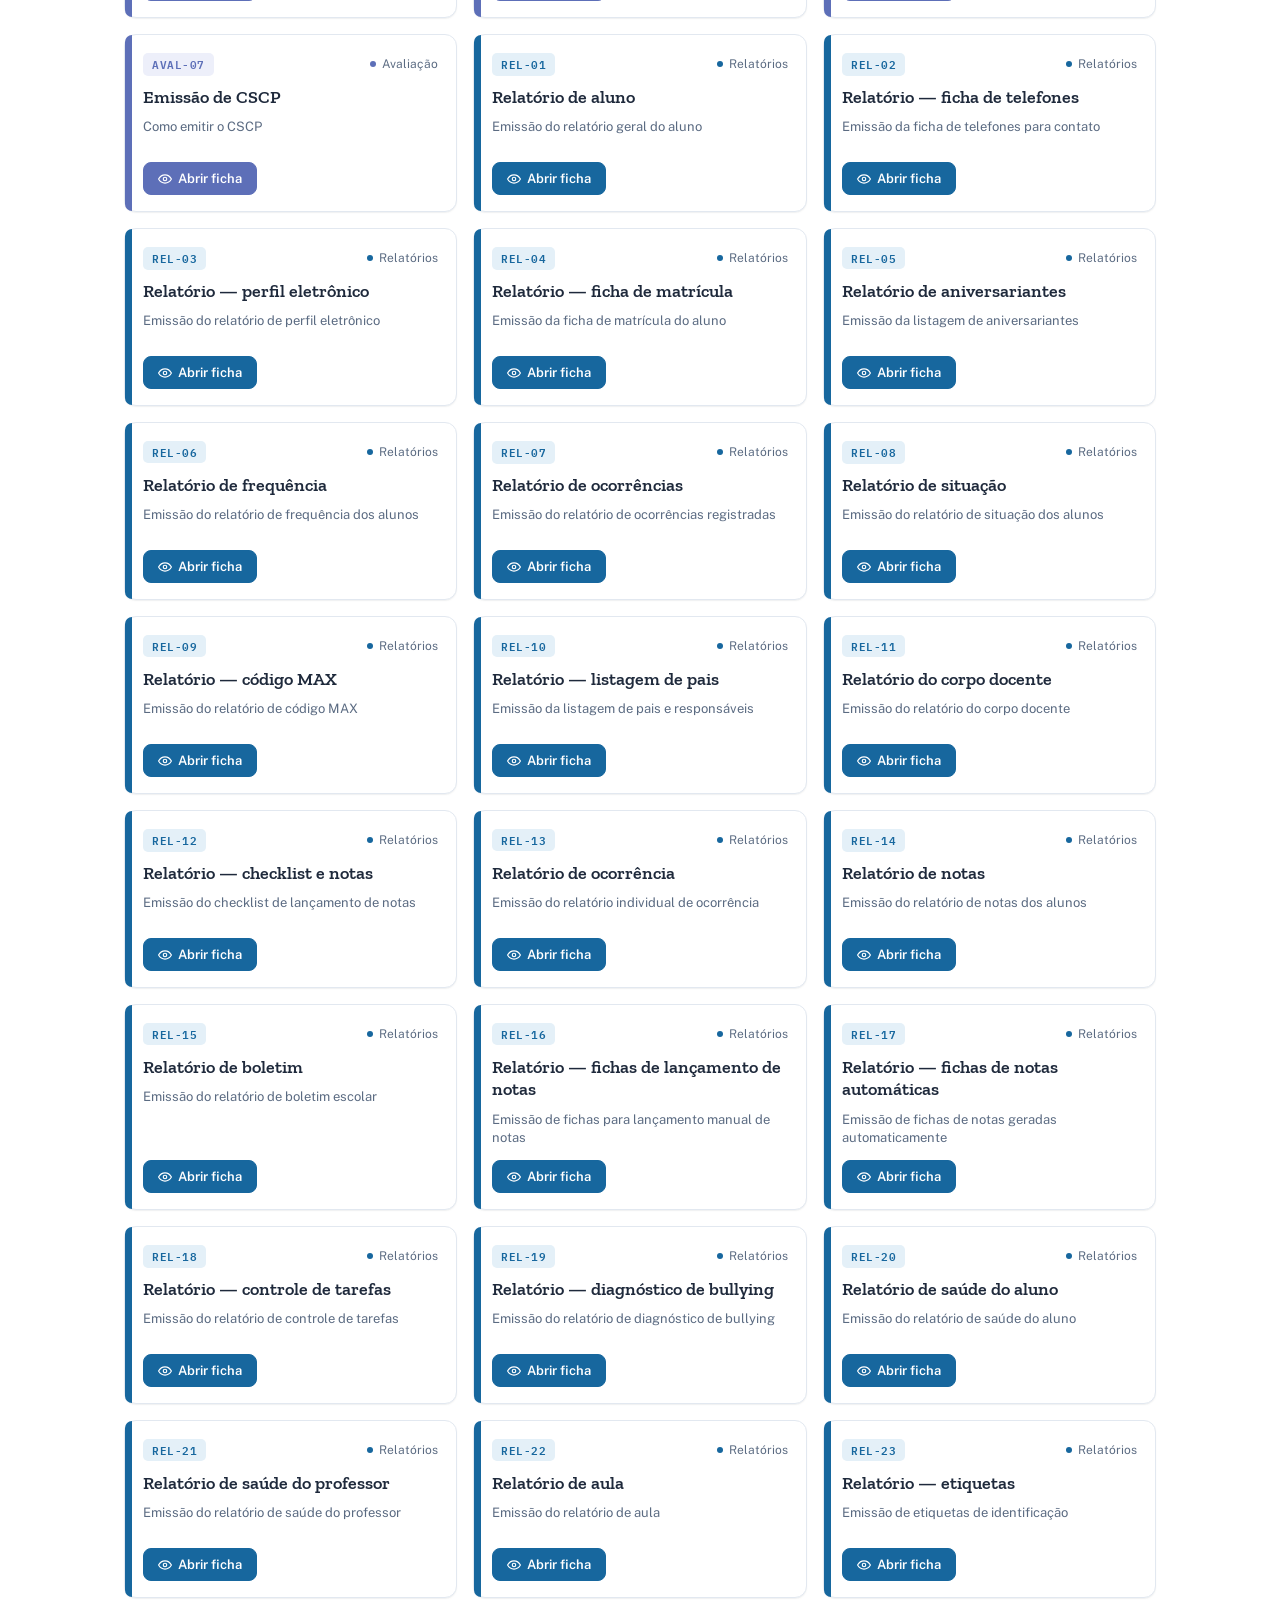
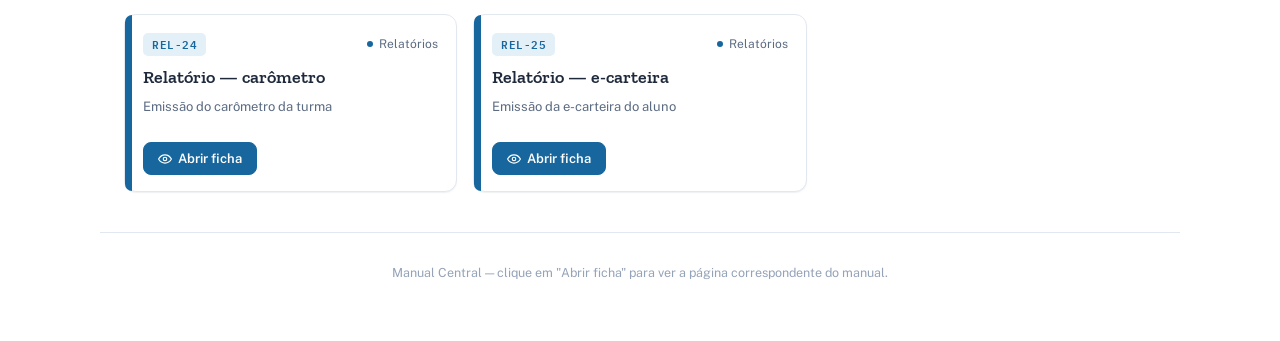
==== commit b7d185a8: "Add files via upload" ====
--- a/guia-mobieduca/mobieduca.html
+++ b/guia-mobieduca/mobieduca.html
@@ -36,41 +36,46 @@
     <ul class="site-nav-links" id="siteNavLinks">
       <!-- Ajuste o texto e o "href" de cada item para apontar para a página correspondente -->
       <li><a href="../index.html">Início</a></li>
-      <li><a href="../guia-mobieduca/mobieduca.html" class="active">Manual DSK</a></li>
+      <li><a href="mobieduca.html" class="active">Manual DSK</a></li>
       <li><a href="../guia-implantacao/implantacao.html">Guia de Implantação</a></li>
+      <li><a href="../guia-central/central.html">Central MobiEduca.Me</a></li>
     </ul>
   </div>
 </nav>
 
 <header class="cover">
-  <div class="cover-inner">
-    <div class="brand">
-      <svg class="brand-icon" viewBox="0 0 24 24" aria-hidden="true">
-        <path d="M4 5.5C4 4.67 4.67 4 5.5 4H11.5V20H5.5C4.67 20 4 19.33 4 18.5V5.5Z"></path>
-        <path d="M20 5.5C20 4.67 19.33 4 18.5 4H12.5V20H18.5C19.33 20 20 19.33 20 18.5V5.5Z"></path>
-        <path d="M12 4V20"></path>
-      </svg>
-      <span class="eyebrow">DSK &middot; Sistema de Gestão Escolar</span>
+  <div class="cover-inner cover-inner--with-image">
+    <div class="cover-text">
+      <div class="brand">
+        <svg class="brand-icon" viewBox="0 0 24 24" aria-hidden="true">
+          <path d="M4 5.5C4 4.67 4.67 4 5.5 4H11.5V20H5.5C4.67 20 4 19.33 4 18.5V5.5Z"></path>
+          <path d="M20 5.5C20 4.67 19.33 4 18.5 4H12.5V20H18.5C19.33 20 20 19.33 20 18.5V5.5Z"></path>
+          <path d="M12 4V20"></path>
+        </svg>
+        <span class="eyebrow">DSK &middot; Sistema de Gestão Escolar</span>
+      </div>
+      <h1>Manual DSK</h1>
+      <p class="lede">Este guia visa auxiliar a equipe escolar no passo a passo inicial para configurar, validar e operar as ferramentas da plataforma Mobieduca.me DSK de forma simples, organizada e funcional.</p>
+
+      <div class="search-box">
+        <svg class="search-icon" viewBox="0 0 24 24" aria-hidden="true">
+          <circle cx="11" cy="11" r="7"></circle>
+          <line x1="21" y1="21" x2="16.65" y2="16.65"></line>
+        </svg>
+        <input
+          id="search"
+          type="text"
+          placeholder="ex.: como matricular aluno, lançar notas, gerar carteirinha..."
+          autocomplete="off"
+          spellcheck="false"
+        />
+        <button type="button" id="clearBtn" class="clear-btn" hidden aria-label="Limpar busca">&times;</button>
+      </div>
+
+      <nav class="tabs" id="tabs" aria-label="Filtrar por seção"></nav>
     </div>
-    <h1>Manual DSK</h1>
-    <p class="lede">Este guia visa auxiliar a equipe escolar no passo a passo inicial para configurar, validar e operar as ferramentas da plataforma Mobieduca.me DSK de forma simples, organizada e funcional.</p>
-
-    <div class="search-box">
-      <svg class="search-icon" viewBox="0 0 24 24" aria-hidden="true">
-        <circle cx="11" cy="11" r="7"></circle>
-        <line x1="21" y1="21" x2="16.65" y2="16.65"></line>
-      </svg>
-      <input
-        id="search"
-        type="text"
-        placeholder="ex.: como matricular aluno, lançar notas, gerar carteirinha..."
-        autocomplete="off"
-        spellcheck="false"
-      />
-      <button type="button" id="clearBtn" class="clear-btn" hidden aria-label="Limpar busca">&times;</button>
-    </div>
-
-    <nav class="tabs" id="tabs" aria-label="Filtrar por seção"></nav>
+
+    <img src="../assets/imagens/capa-inicial.png" alt="Ilustração do Manual DSK" class="cover-image" />
   </div>
 </header>
 
--- a/assets/style.css
+++ b/assets/style.css
@@ -227,6 +227,39 @@
 .cover-inner {
   max-width: 880px;
   margin: 0 auto;
+}
+
+.cover-inner--with-image {
+  display: flex;
+  align-items: center;
+  justify-content: space-between;
+  gap: 40px;
+}
+
+.cover-text {
+  flex: 1;
+  min-width: 0;
+}
+
+.cover-image {
+  flex-shrink: 0;
+  width: 350px;
+  max-width: 40%;
+  height: auto;
+  border-radius: 16px;
+  object-fit: cover;
+}
+
+@media (max-width: 780px) {
+  .cover-inner--with-image {
+    flex-direction: column;
+    align-items: flex-start;
+  }
+  .cover-image {
+    max-width: 100%;
+    width: 100%;
+    order: -1;
+  }
 }
 
 .brand {
